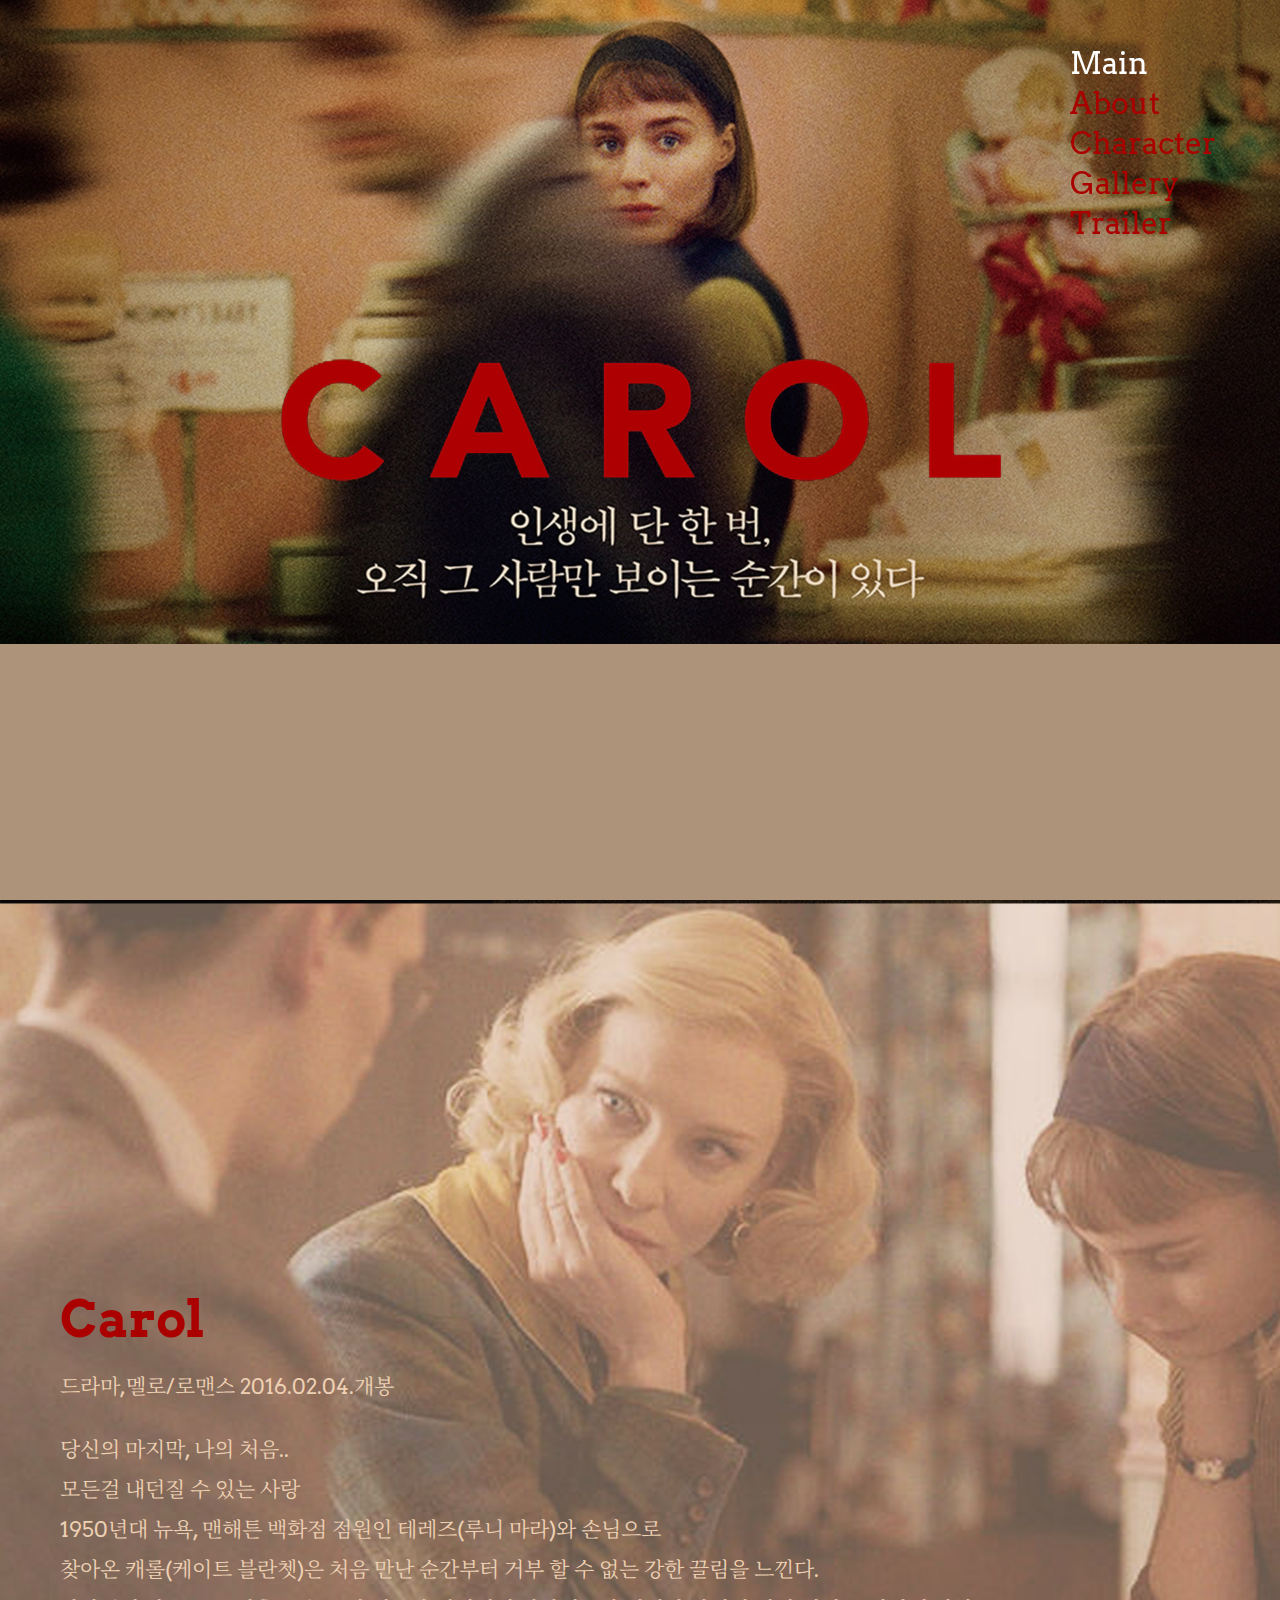
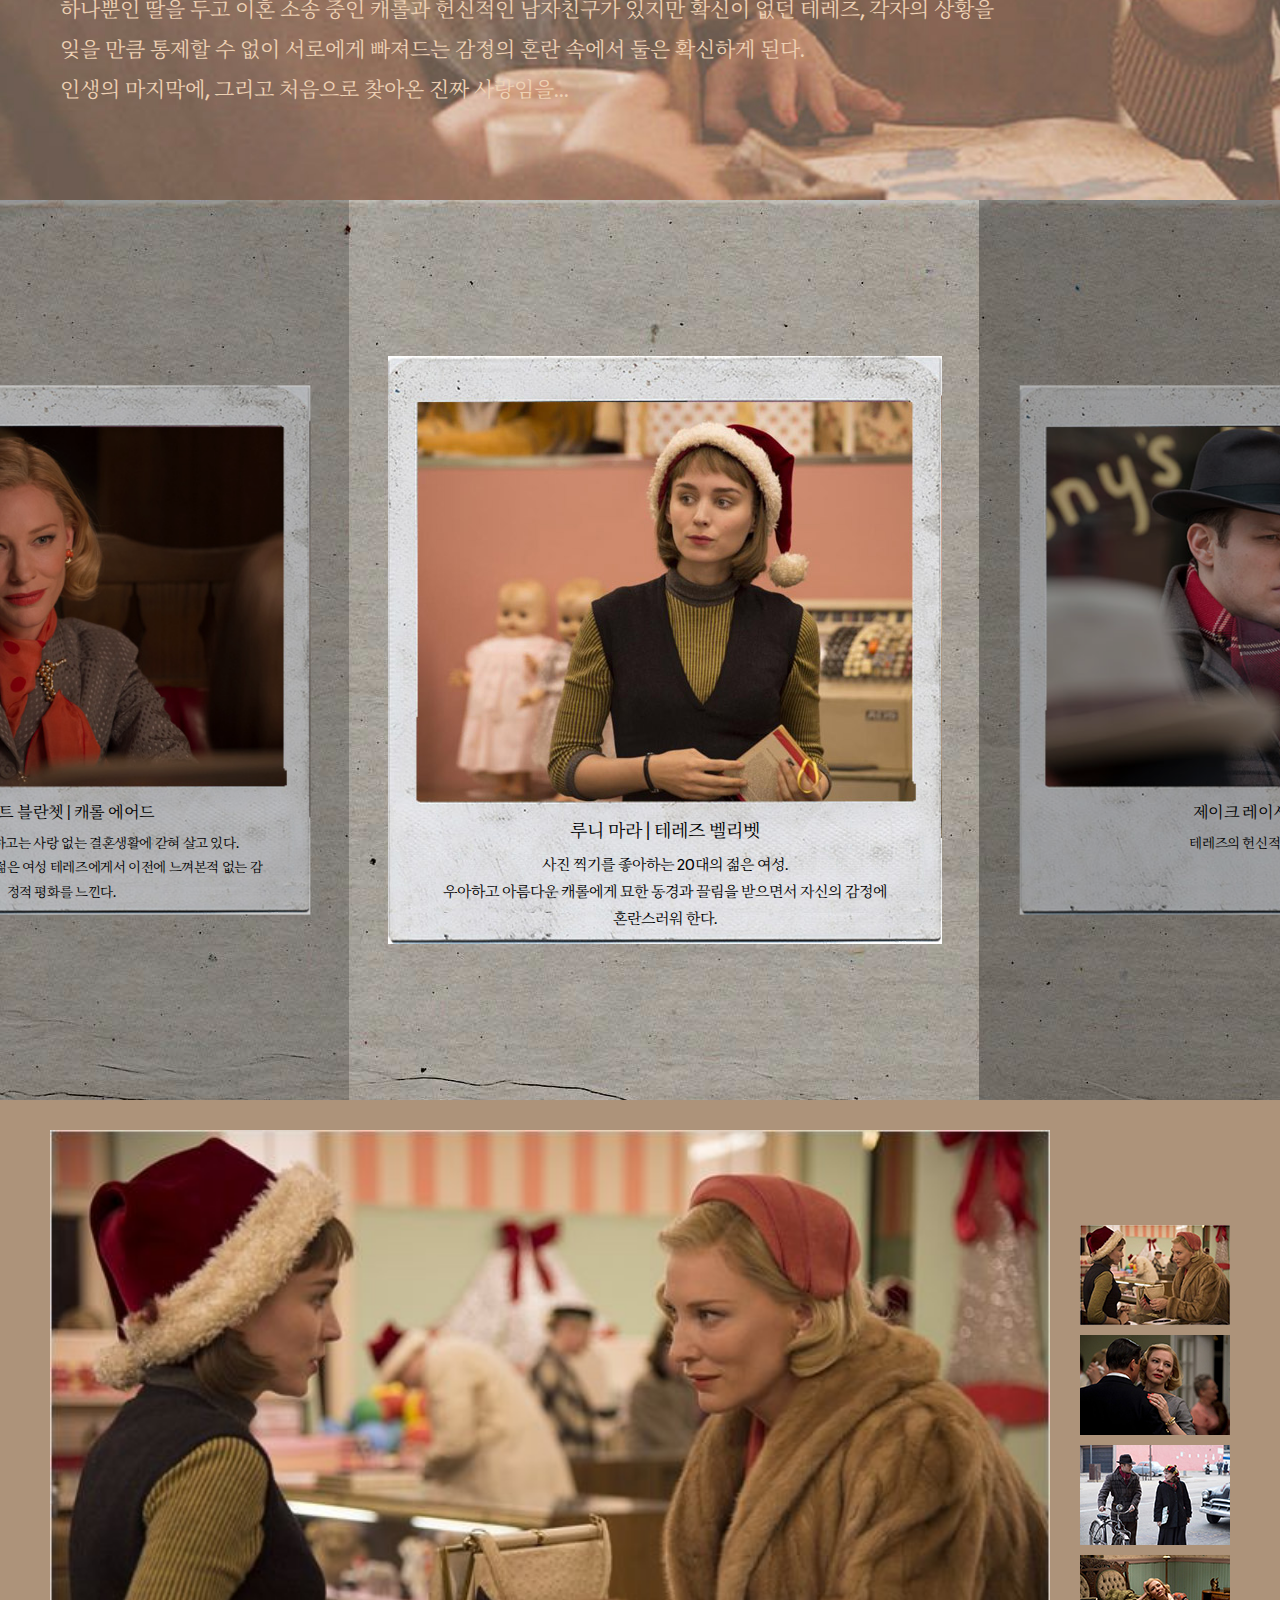
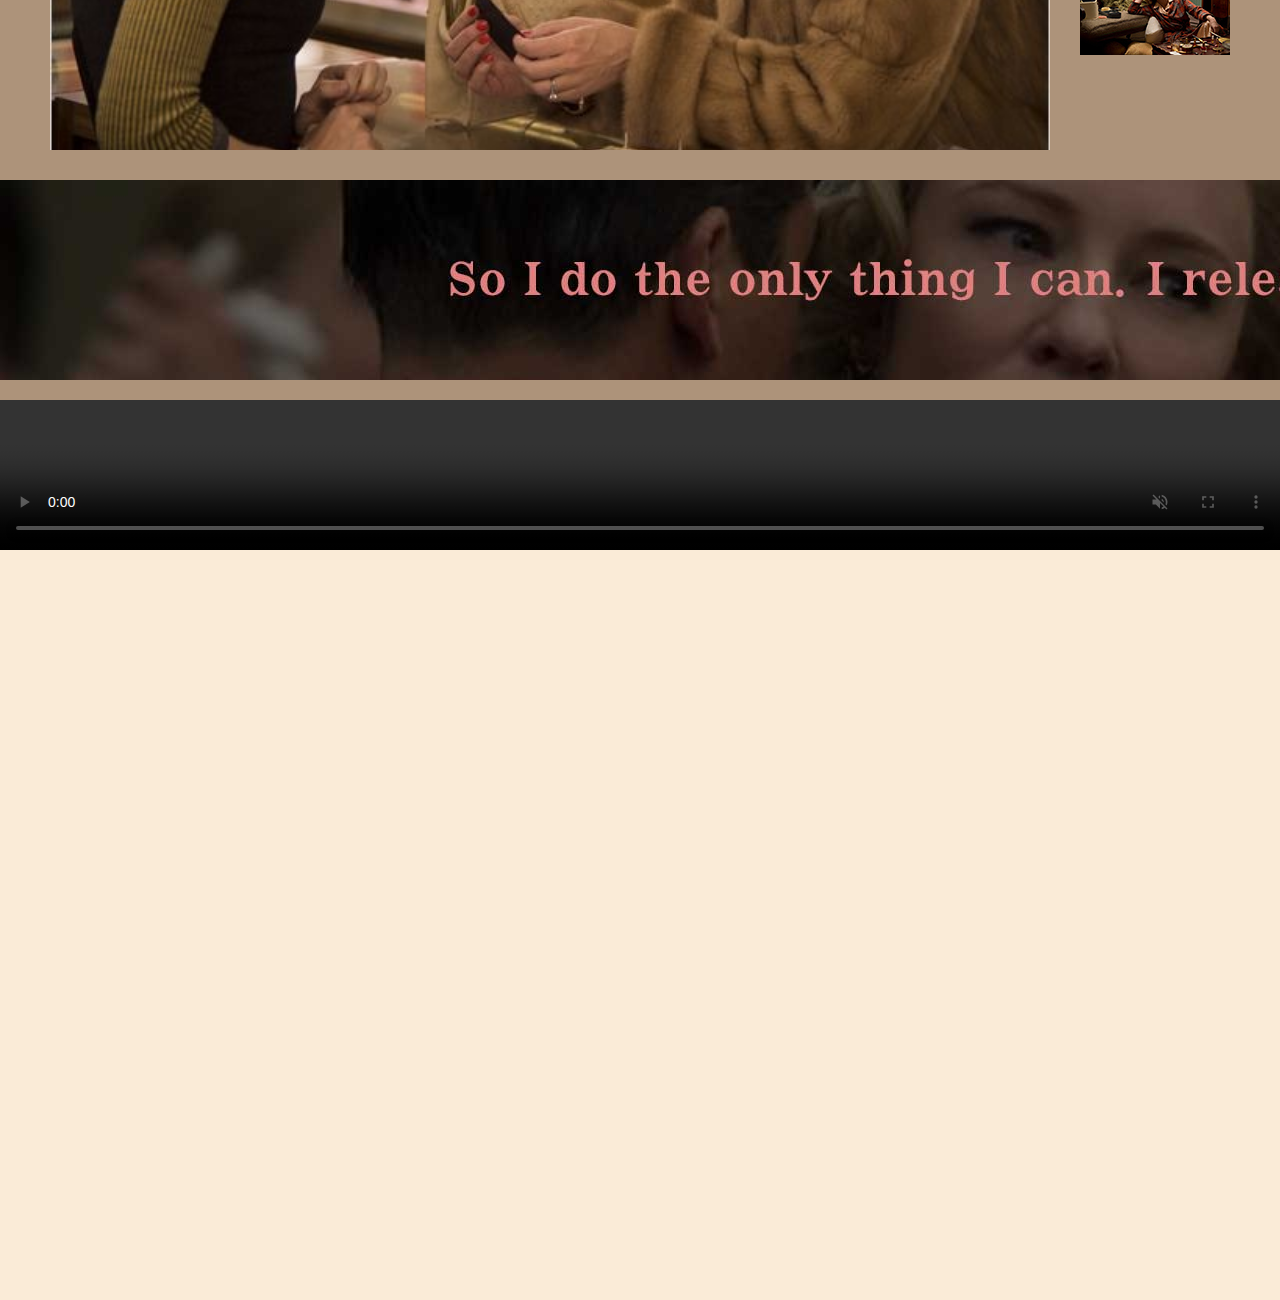
==== carol/index.html @ 973da9b6 "캐롤추가" ====
<!DOCTYPE html>
<html lang="ko">
<head>
  <meta charset="UTF-8">
  <title>캐롤</title>
  
  
  <link rel="stylesheet" href="https://use.fontawesome.com/releases/v5.4.1/css/all.css" integrity="sha384-5sAR7xN1Nv6T6+dT2mhtzEpVJvfS3NScPQTrOxhwjIuvcA67KV2R5Jz6kr4abQsz" crossorigin="anonymous">
  
 <link href="https://fonts.googleapis.com/css?family=Arvo|Noto+Serif+KR&display=swap" rel="stylesheet">
 
  <link rel="stylesheet" href="./css/styles.css">
  
  <script src="js/plugin/jquery-3.3.1.min.js"></script>
  <script scr="js/plugin/jquery-ui.min.js"></script>
  <script src="js/plugin/jquery.mousewheel.min.js"></script>
  <script src="js/script.js"></script>
  
  
</head>
<body>
  <header class="move">
    <nav>
      <ul class="gnb">
        <li class="on"><a href="#">Main</a></li>
        <li><a href="#">About</a></li>
        <li><a href="#">Character</a></li>
        <li><a href="#">Gallery</a></li>
        <li><a href="#">Trailer</a></li>
      </ul>
    </nav>
    <div class="mainbg">
      <img src="./images/mainbg.jpg" alt="메인포스터">
    </div>
  </header>
  <section>
    <article class="about move">
      <div class="about_bg">
<!--        <img src="./images/background.jpg" alt="">-->
      </div>
      <div class="text">
        <h2>Carol</h2>
        <p class="t1">드라마,멜로/로맨스 2016.02.04.개봉</p>
        <p class="t2">
          당신의 마지막, 나의 처음..<br />
          모든걸 내던질 수 있는 사랑<br />
          1950년대 뉴욕, 맨해튼 백화점 점원인 테레즈(루니 마라)와 손님으로<br />
          찾아온 캐롤(케이트 블란쳇)은 처음 만난 순간부터 거부 할 수 없는 강한 끌림을 느낀다.<br />
          하나뿐인 딸을 두고 이혼 소송 중인 캐롤과 헌신적인 남자친구가 있지만 확신이 없던 테레즈, 각자의 상황을<br /> 잊을 만큼 통제할 수 없이 서로에게 빠져드는 감정의 혼란 속에서 둘은 확신하게 된다.<br />
          인생의 마지막에, 그리고 처음으로 찾아온 진짜 사랑임을...
        </p>
      </div>
    </article>
    <article class="character move clearfix">
     <div class="allch">
      <div class="allch1 clearfix">
        <figure>
          <img src="./images/this1.jpg" alt="포스터1">
          <figcaption>
            케이트 블란쳇 | 캐롤 에어드
            <span>
                네 살배기 딸을 제외하고는 사랑 없는 결혼생활에 갇혀 살고 있다.<br />
                우연히 백화점에서 만난 젊은 여성 테레즈에게서 이전에 느껴본적 없는 감정적 평화를 느낀다.
            </span>
          </figcaption>
        </figure>
        <figure>
          <img src="./images/this2.jpg" alt="포스터2">
          <figcaption>
              루니 마라 | 테레즈 벨리벳
            <span>
                사진 찍기를 좋아하는 20대의 젊은 여성.<br />
                우아하고 아름다운 캐롤에게 묘한 동경과 끌림을 받으면서 자신의 감정에 혼란스러워 한다.
            </span>
          </figcaption>
        </figure>
        <figure>
          <img src="./images/this3.jpg" alt="포스터3">
          <figcaption>
                제이크 레이시 | 리차드
            <span>
                테레즈의 헌신적인 남자친구.<br />
            </span>
          </figcaption>
        </figure>
        <figure>
          <img src="./images/this4.jpg" alt="포스터4">
          <figcaption>
                세라 폴슨 | 애비 게르하르트
            <span>
                딸 린디의 대모이자 캐롤의 오랜 친구.
            </span>
          </figcaption>
        </figure>
        <figure>
          <img src="./images/this5.jpg" alt="포스터5">
          <figcaption>
                카일 챈들러 | 하지 에어드
             <span>
                캐롤과 이혼 했으나 딸아이의 양육권 문제로 갈등하는 전남편                
            </span>           
          </figcaption>
        </figure>
      </div>
      <div class="leftop">
        <i class="fas fa-chevron-circle-left"></i>
      </div>
      <div class="rightop">
        <i class="fas fa-chevron-circle-right"></i>
      </div>
      
     </div>
    </article>
    <article class="gallery move clearfix">
 <!-------- image box --------->
      <div class="mask clearfix">
        <div class="tab">
         <img src="images/movie_image_1.jpg" alt="큰이미지">

        </div>
       <div class="slide_btn">        
        <div class="btn">
          <ul>
            <li class="btn0"><img src="images/mini_image_1.jpg" alt="스틸컷1"></li>
            <li class="btn0"><img src="images/mini_image_2.jpg" alt="스틸컷2"></li>
            <li class="btn0"><img src="images/mini_image_3.jpg" alt="스틸컷3"></li>
            <li class="btn0"><img src="images/mini_image_4.jpg" alt="스틸컷4"></li>
            <li class="btn0"><img src="images/mini_image_5.jpg" alt="스틸컷5"></li>
            <li class="btn0"><img src="images/mini_image_6.jpg" alt="스틸컷6"></li>
            <li class="btn0"><img src="images/mini_image_7.jpg" alt="스틸컷7"></li>
            <li class="btn0"><img src="images/mini_image_8.jpg" alt="스틸컷8"></li>
          </ul>
         </div>

          <p class="top"><i class="fas fa-sort-up"></i></p>
          <p class="bottom"><i class="fas fa-sort-down"></i></p>           

        </div>
         
      </div>
        <div class="bi">
          <ul>
            <li><img src="./images/banner_1.jpg" alt="배너1"></li>
            <li><img src="./images/banner_2.jpg" alt="배너2"></li>
          </ul> 
        </div>
    </article>
    <article class="trailer move">
       <div class="video">
         <video controls autoplay loop muted src="media/CAROL%20-%20Official%20International%20Trailer%20-%20Starring%20Cate%20Blanchett%20And%20Rooney%20Mara.mp4"></video>
       </div>
    </article>
  </section>
  <footer></footer>
</body>
</html>
---- carol/css/styles.css ----
@charset "utf-8";

/*---------------------reset----------------------*/

body,html{
  height: 100%;
  font-family: 'Arvo','Noto Serif KR',serif;
  background-color:#ad937a;}

*{padding: 0; margin: 0;}
ul,ol,li{list-style:none;}
a{text-decoration:none;}
img{border:none;}

.clearfix{*zoom:1;}
.clearfix:after{
  display: block;
  clear: both;
  content: ''; }

header,section,article{height: 100%;}

/*---------------------header----------------------*/
header{
  position: relative;
}
  nav{
    position:fixed;
    top:5%;
    right:5%;
    z-index:100;
}
  nav>ul>li{
    height:40px; 
}
  nav>ul>li>a{
   color:#ab0000;
   font-size:30px;
}

   nav>ul>li.on>a{color:#fff;}


/*--메인배경--*/
  .mainbg>img{
    width: 100%;
}


/*------------------ about --------------------*/
  .about{
      width: 100%;
      position:relative;
      top: 0; 
      background-color:red;
}


    .about_bg{
      width: 100%;
      height: 100%;
      background-image:url(../images/background.jpg); 
      background-repeat:no-repeat;
      background-size:cover;
}

/*-- 줄거리요약 --*/
    .text{
      position: absolute;
      bottom:10%;
      color:#eed1b4;
      font-size:21px;
      padding-left:60px; 
}
    .text>h2{
      color:#ab0000;
      font-size:50px;
      padding-bottom:20px;
}
    .text>.t1{
      padding-bottom:30px;
}
    .text>.t2{
      line-height:40px;
}

/*----------------- character -----------------*/

.character{
  position: relative;
  width: 100%;
  overflow:hidden;
  background-image: url(../images/bgbg2.jpg);
}
.character>.allch{
  position: absolute; left: 50%; top: 50%;
  transform: translate(-50%,-50%);
  width: 554px; height: 588px;
  margin-left: -604px;
}
.character>.allch>.allch1{
  position: relative;
  width:3020px;
}

.character figure{
 position: relative;
 width: 554px; height: 588px;
 float:left; 
 margin:0 25px;
 transform:scale(0.9);
 transition:all 0.5s;
}


.character figure:nth-child(2){
  transform:scale(1);
}

.character figure>figcaption{
  position: absolute;
  width: 455px;
  text-align: center;
  left:50%; transform:translateX(-50%);
  top:460px;
  font-size:18px;
}
.character figure>figcaption>span{
  display: block;
  margin-top:10px;
  font-size:15px;
  line-height:1.8;
}

.leftop{
  width:900px;
  height: 200%;
  position:absolute;
  left:-310px;
  top: 50%; transform:translateY(-50%);
  background-color:rgba(0,0,0,0.2);
}

.leftop>i{
  position: absolute;
  right:80px;
  top: 50%; transform:translateY(-50%);
  font-size:60px;
  color:#fff;
  cursor:pointer;
}
.rightop{
   width:900px;
  height: 200%;
  position:absolute;
  left:1220px;
  top: 50%; transform:translateY(-50%);
  background-color:rgba(0,0,0,0.3);
}


.rightop>i{
  position: absolute;
  left:80px;
  top: 50%; transform:translateY(-50%);
  font-size:60px;
  color:#fff;
  cursor:pointer;
}
/*----------------- Gallery -----------------*/
.gallery{ 
  position: relative;
  width:100%; 
}

  .mask{ 
    width: 1180px;
    margin:0px auto; 
    padding:30px 0;
}

    .slide_btn{
      float:left;
      position: relative; 
      top:35px;
      margin-left:30px;
      width:150px; 
      height:550px;
}

    .btn{ 
      overflow:hidden;
      width:150px; height:450px;
      margin-top:50px;
}

    .btn>ul{
      position: relative;
      width: 1280px; height:900px;
}

    .btn>ul>li{
      margin:10px 0px; 
      width:150px; 
      cursor:pointer;
}

    .btn>ul>li>img{display: block;}



    .slide_btn p{
      position: absolute;
      left:35%;
      color:red;
      font-size:50px;
      cursor:pointer;
}

    .slide_btn .top{display: none; top:0}
    .slide_btn .bottom{bottom:0}



    .tab{ 
      float:left;
      overflow:hidden;
      width:1000px;
      height:620px;
      margin:0 auto; 
}

    .tab>img{
      width: 1000px;
}


/*----------------- banner -----------------*/
.bi{
  overflow: hidden;
  position: relative;
  width: 100%;
  height:200px;
}
.bi>ul{
  position: absolute;
  left: 0; 
  top: 0;
  height: 400px;
}
.bi img{display:block;}






/*----------------- Trailer -----------------*/
.trailer{/*height: 900px;*/ background-color:antiquewhite;}
  .video>video{display: block;
   width:100%;
}
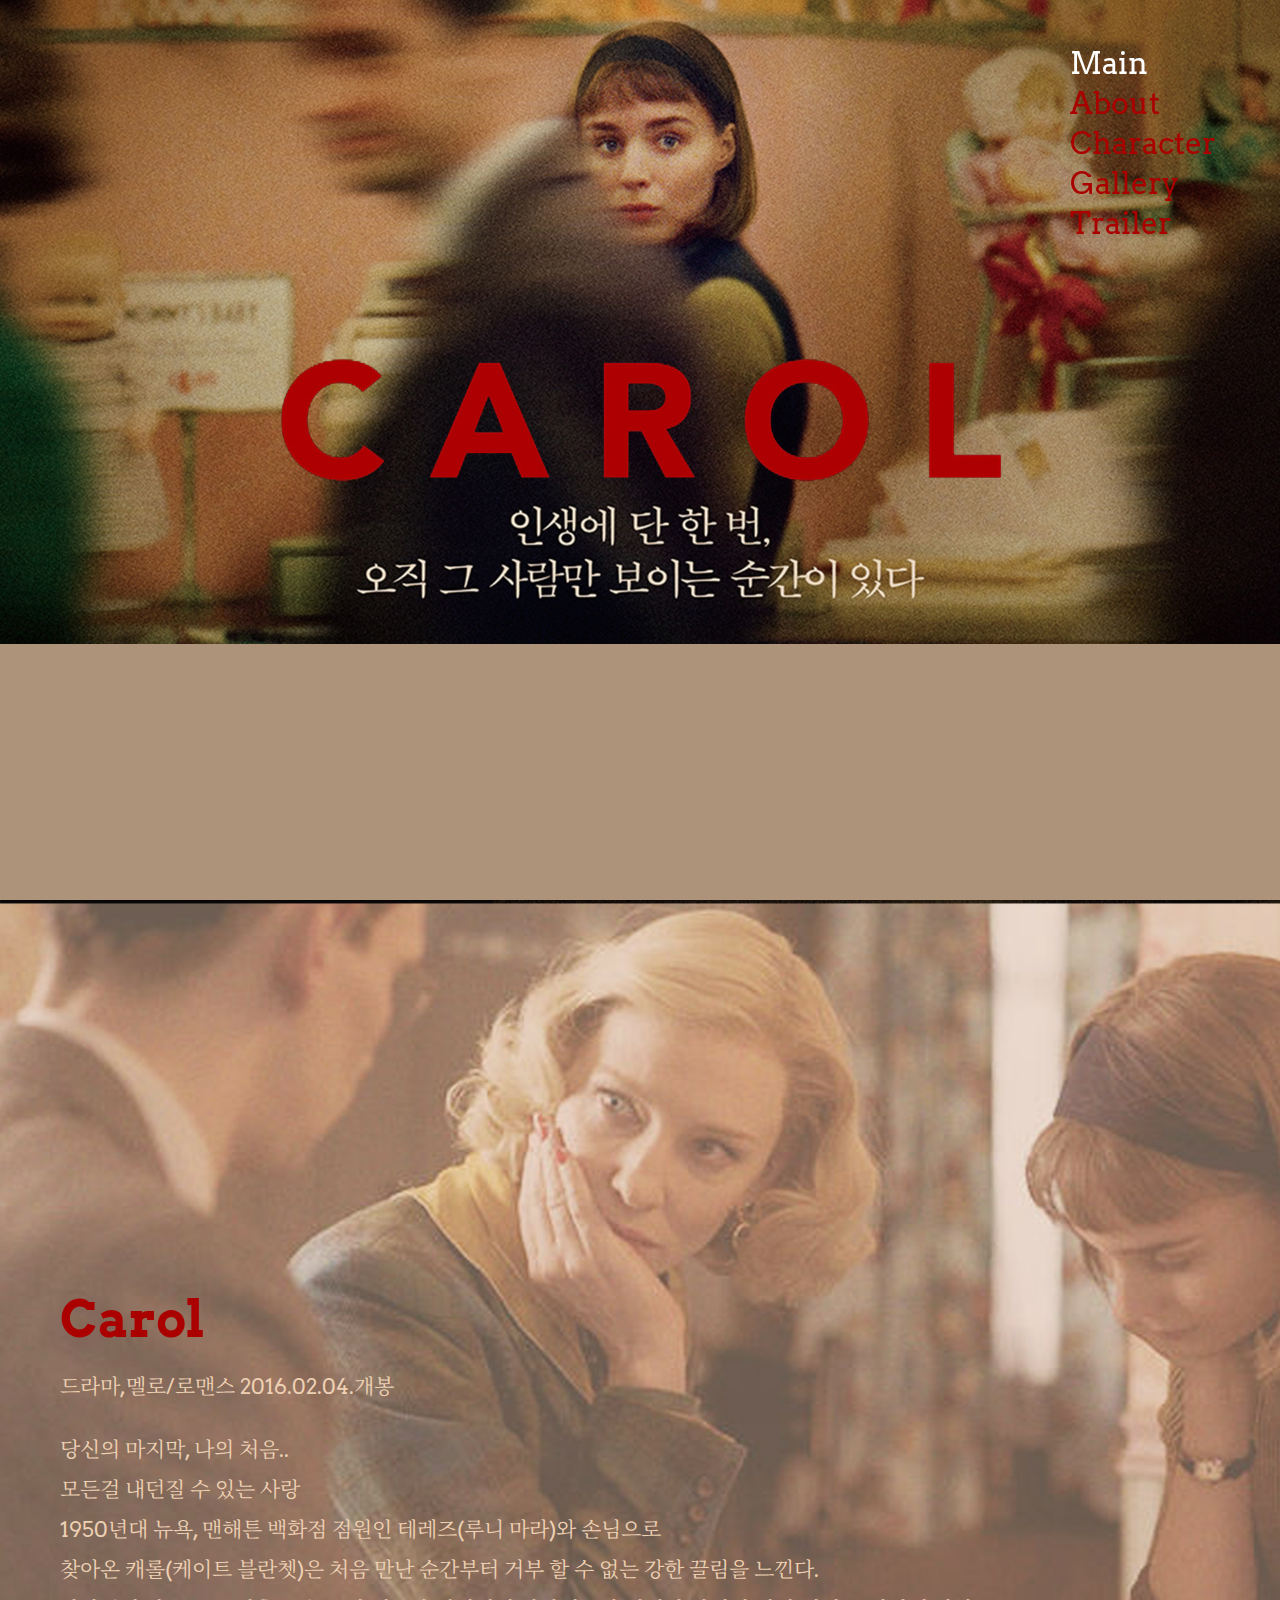
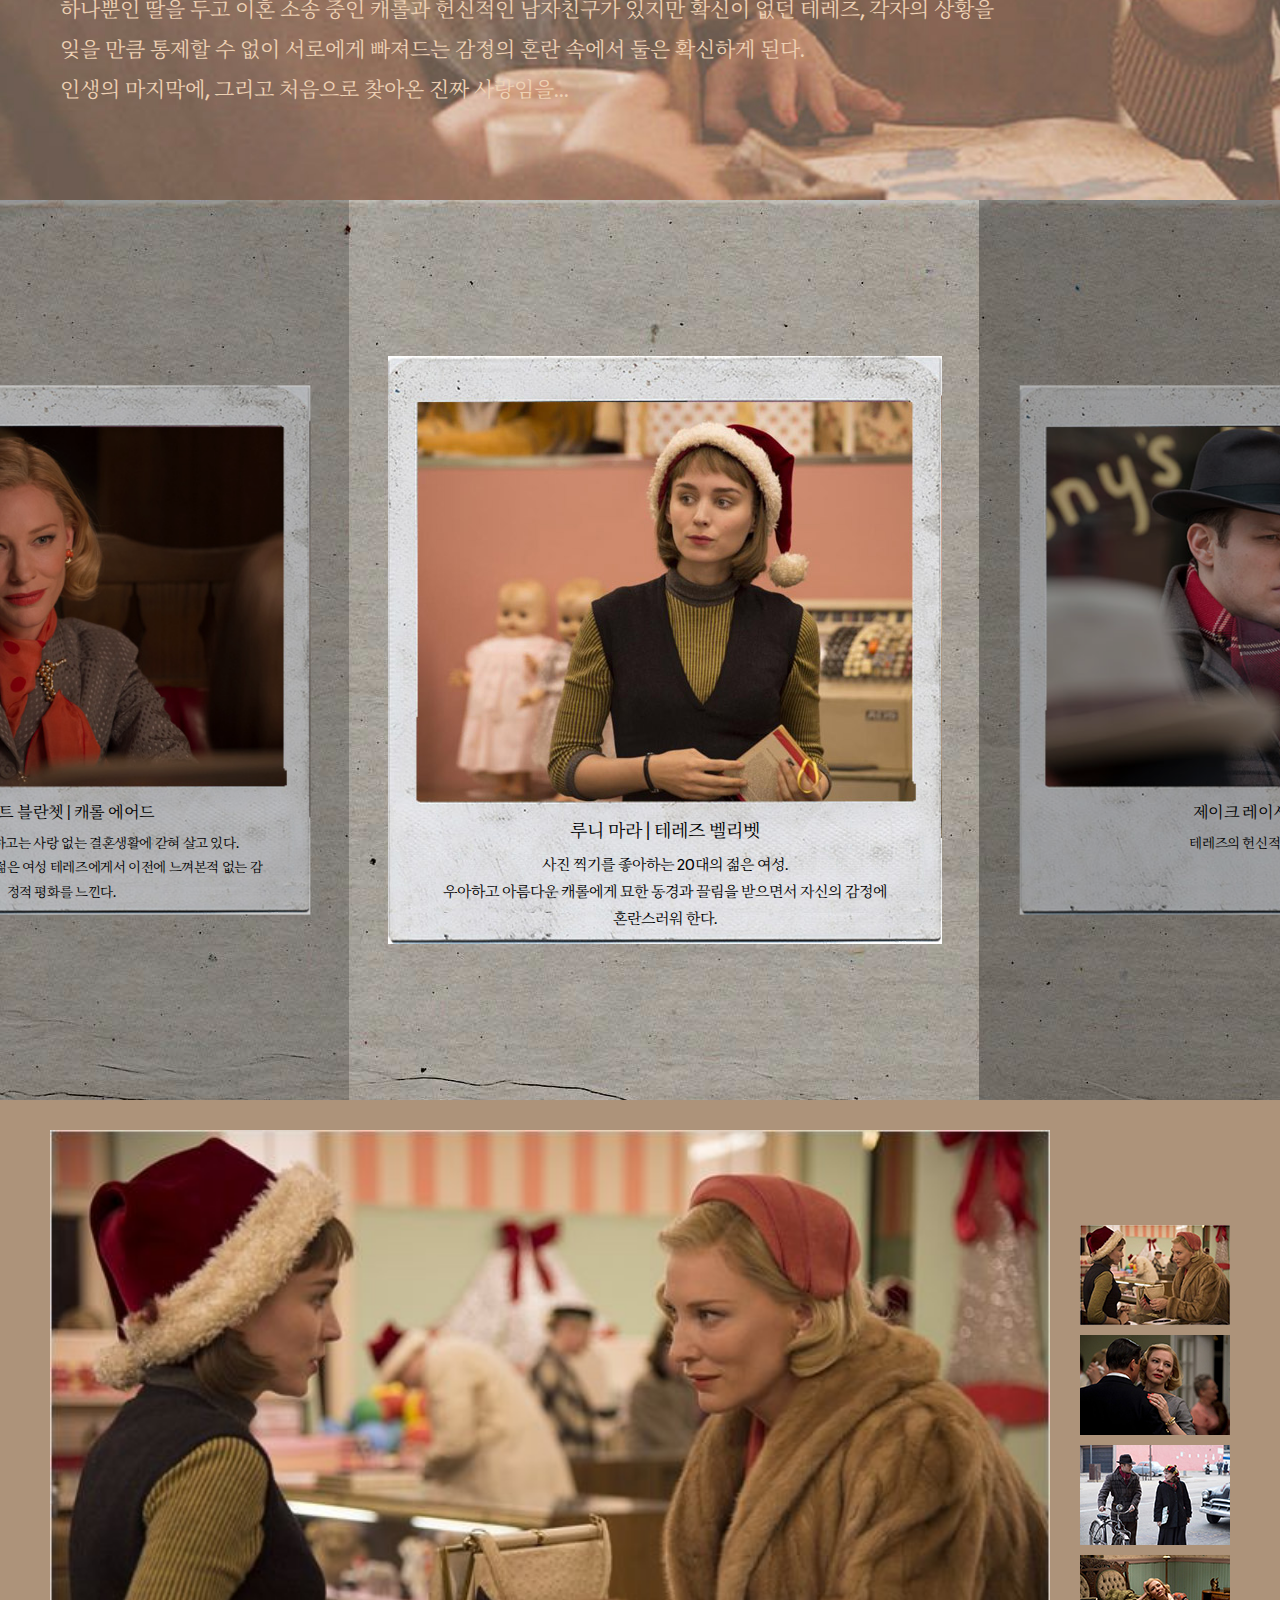
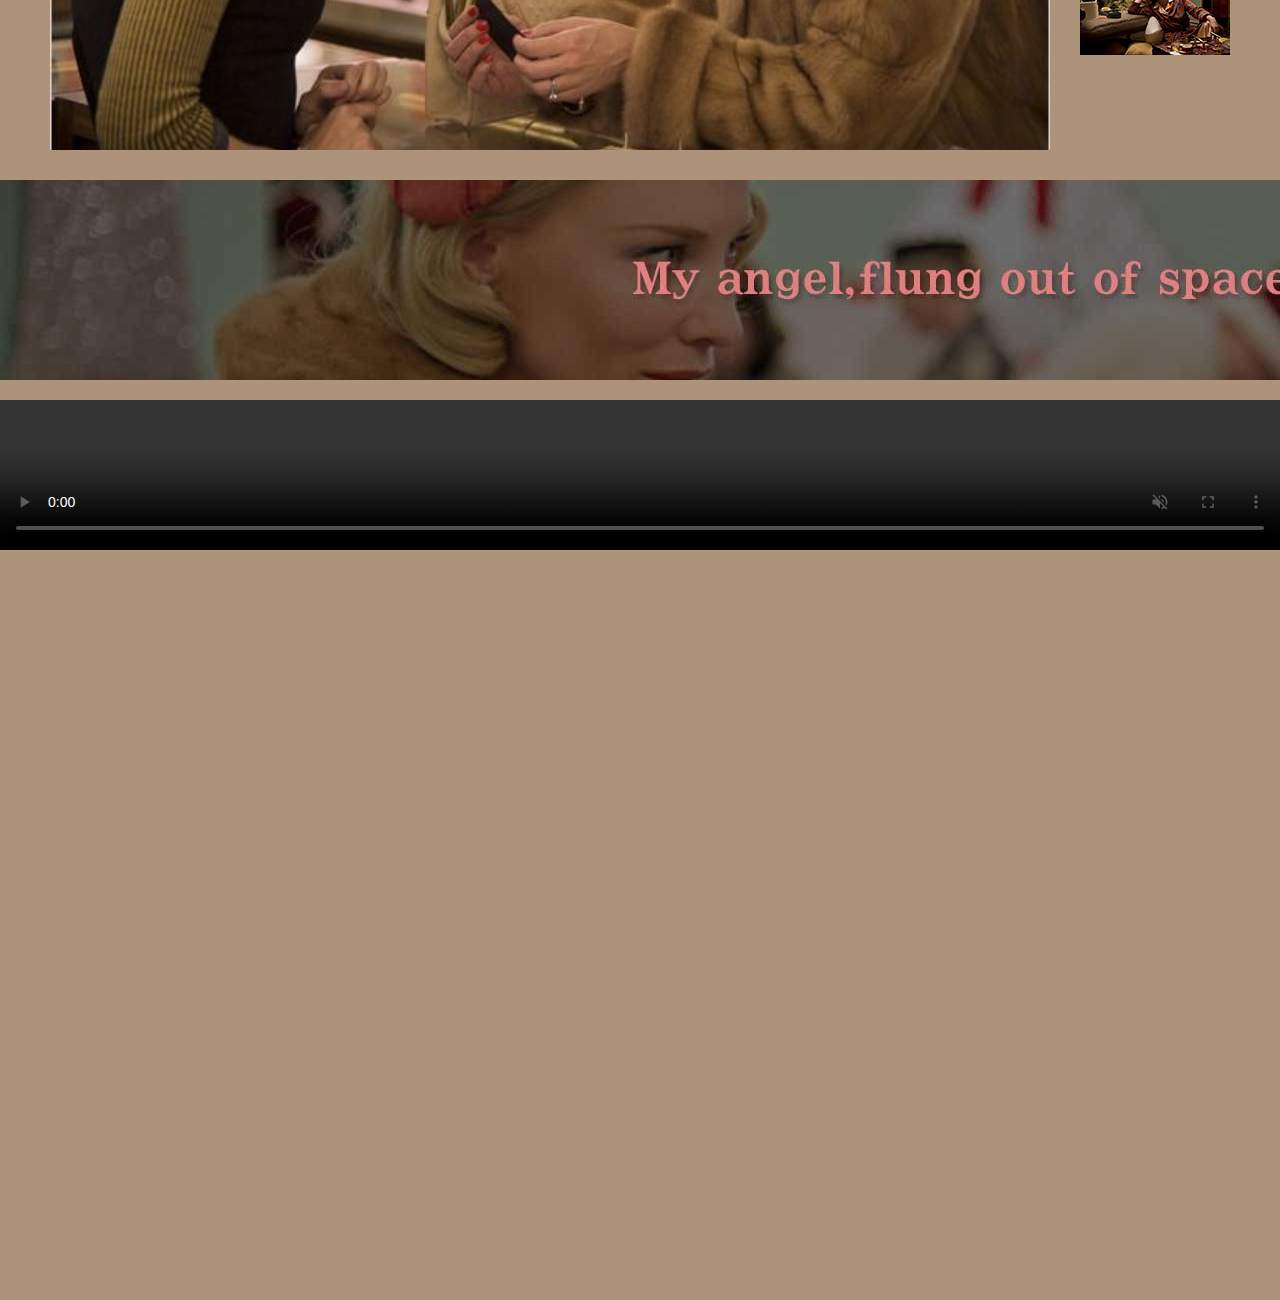
==== commit 1e1487ca: "코드수정" ====
--- a/carol/index.html
+++ b/carol/index.html
@@ -4,20 +4,23 @@
   <meta charset="UTF-8">
   <title>캐롤</title>
   
-  
+  <!------------------ fontawesome ------------------->
   <link rel="stylesheet" href="https://use.fontawesome.com/releases/v5.4.1/css/all.css" integrity="sha384-5sAR7xN1Nv6T6+dT2mhtzEpVJvfS3NScPQTrOxhwjIuvcA67KV2R5Jz6kr4abQsz" crossorigin="anonymous">
   
- <link href="https://fonts.googleapis.com/css?family=Arvo|Noto+Serif+KR&display=swap" rel="stylesheet">
- 
+  
+  <!------------------ CSS 연결 ------------------->
   <link rel="stylesheet" href="./css/styles.css">
+  <!------------------ font ------------------->  
+  <link href="https://fonts.googleapis.com/css?family=Arvo|Noto+Serif+KR&display=swap" rel="stylesheet">
   
+  <!------------------ js 연결 -------------------> 
   <script src="js/plugin/jquery-3.3.1.min.js"></script>
   <script scr="js/plugin/jquery-ui.min.js"></script>
   <script src="js/plugin/jquery.mousewheel.min.js"></script>
-  <script src="js/script.js"></script>
-  
+  <script src="js/script.js"></script> 
   
 </head>
+
 <body>
   <header class="move">
     <nav>
@@ -36,7 +39,6 @@
   <section>
     <article class="about move">
       <div class="about_bg">
-<!--        <img src="./images/background.jpg" alt="">-->
       </div>
       <div class="text">
         <h2>Carol</h2>
@@ -112,6 +114,7 @@
      </div>
     </article>
     <article class="gallery move clearfix">
+    
  <!-------- image box --------->
       <div class="mask clearfix">
         <div class="tab">
--- a/carol/css/styles.css
+++ b/carol/css/styles.css
@@ -1,6 +1,6 @@
 @charset "utf-8";
 
-/*---------------------reset----------------------*/
+/*--------------------- reset ----------------------*/
 
 body,html{
   height: 100%;
@@ -20,7 +20,7 @@
 
 header,section,article{height: 100%;}
 
-/*---------------------header----------------------*/
+/*--------------------- header ----------------------*/
 header{
   position: relative;
 }
@@ -41,47 +41,47 @@
    nav>ul>li.on>a{color:#fff;}
 
 
-/*--메인배경--*/
-  .mainbg>img{
-    width: 100%;
+/*-- 메인배경 --*/
+
+.mainbg>img{
+  width: 100%;
 }
 
 
 /*------------------ about --------------------*/
-  .about{
-      width: 100%;
-      position:relative;
-      top: 0; 
-      background-color:red;
-}
-
-
-    .about_bg{
-      width: 100%;
-      height: 100%;
-      background-image:url(../images/background.jpg); 
-      background-repeat:no-repeat;
-      background-size:cover;
+.about{
+  width: 100%;
+  position:relative;
+  top: 0; 
+  background-color:red;
+}
+.about_bg{
+  width: 100%;
+  height: 100%;
+  background-image:url(../images/background.jpg); 
+  background-repeat:no-repeat;
+  background-size:cover;
 }
 
 /*-- 줄거리요약 --*/
-    .text{
-      position: absolute;
-      bottom:10%;
-      color:#eed1b4;
-      font-size:21px;
-      padding-left:60px; 
-}
-    .text>h2{
-      color:#ab0000;
-      font-size:50px;
-      padding-bottom:20px;
-}
-    .text>.t1{
-      padding-bottom:30px;
-}
-    .text>.t2{
-      line-height:40px;
+
+.text{
+  position: absolute;
+  bottom:10%;
+  color:#eed1b4;
+  font-size:21px;
+  padding-left:60px; 
+}
+.text>h2{
+  color:#ab0000;
+  font-size:50px;
+  padding-bottom:20px;
+}
+.text>.t1{
+  padding-bottom:30px;
+}
+.text>.t2{
+  line-height:40px;
 }
 
 /*----------------- character -----------------*/
@@ -167,75 +167,71 @@
   color:#fff;
   cursor:pointer;
 }
+
 /*----------------- Gallery -----------------*/
+
 .gallery{ 
   position: relative;
   width:100%; 
 }
 
-  .mask{ 
-    width: 1180px;
-    margin:0px auto; 
-    padding:30px 0;
-}
-
-    .slide_btn{
-      float:left;
-      position: relative; 
-      top:35px;
-      margin-left:30px;
-      width:150px; 
-      height:550px;
-}
-
-    .btn{ 
-      overflow:hidden;
-      width:150px; height:450px;
-      margin-top:50px;
-}
-
-    .btn>ul{
-      position: relative;
-      width: 1280px; height:900px;
-}
-
-    .btn>ul>li{
-      margin:10px 0px; 
-      width:150px; 
-      cursor:pointer;
-}
-
-    .btn>ul>li>img{display: block;}
-
-
-
-    .slide_btn p{
-      position: absolute;
-      left:35%;
-      color:red;
-      font-size:50px;
-      cursor:pointer;
-}
-
-    .slide_btn .top{display: none; top:0}
-    .slide_btn .bottom{bottom:0}
-
-
-
-    .tab{ 
-      float:left;
-      overflow:hidden;
-      width:1000px;
-      height:620px;
-      margin:0 auto; 
-}
-
-    .tab>img{
-      width: 1000px;
-}
-
+.mask{ 
+  width: 1180px;
+  margin:0px auto; 
+  padding:30px 0;
+}
+.slide_btn{
+  float:left;
+  position: relative; 
+  top:35px;
+  margin-left:30px;
+  width:150px; 
+  height:550px;
+}
+
+.btn{ 
+  overflow:hidden;
+  width:150px;
+  height:450px;
+  margin-top:50px;
+}
+
+.btn>ul{
+  position: relative;
+  width: 1280px; 
+  height:900px;
+}
+
+.btn>ul>li{
+  margin:10px 0px; 
+  width:150px; 
+  cursor:pointer;
+}
+.btn>ul>li>img{display: block;}
+
+.slide_btn p{
+  position: absolute;
+  left:39%;
+  color:red;
+  font-size:50px;
+  cursor:pointer;
+}
+.slide_btn .top{display: none; top:0}
+.slide_btn .bottom{bottom:0}
+
+.tab{ 
+ float:left;
+ overflow:hidden;
+ width:1000px;
+ height:620px;
+ margin:0 auto; 
+}
+.tab>img{
+ width: 1000px;
+}
 
 /*----------------- banner -----------------*/
+
 .bi{
   overflow: hidden;
   position: relative;
@@ -250,13 +246,9 @@
 }
 .bi img{display:block;}
 
-
-
-
-
-
 /*----------------- Trailer -----------------*/
-.trailer{/*height: 900px;*/ background-color:antiquewhite;}
-  .video>video{display: block;
-   width:100%;
+
+.video>video{
+  display: block;
+  width:100%;
 }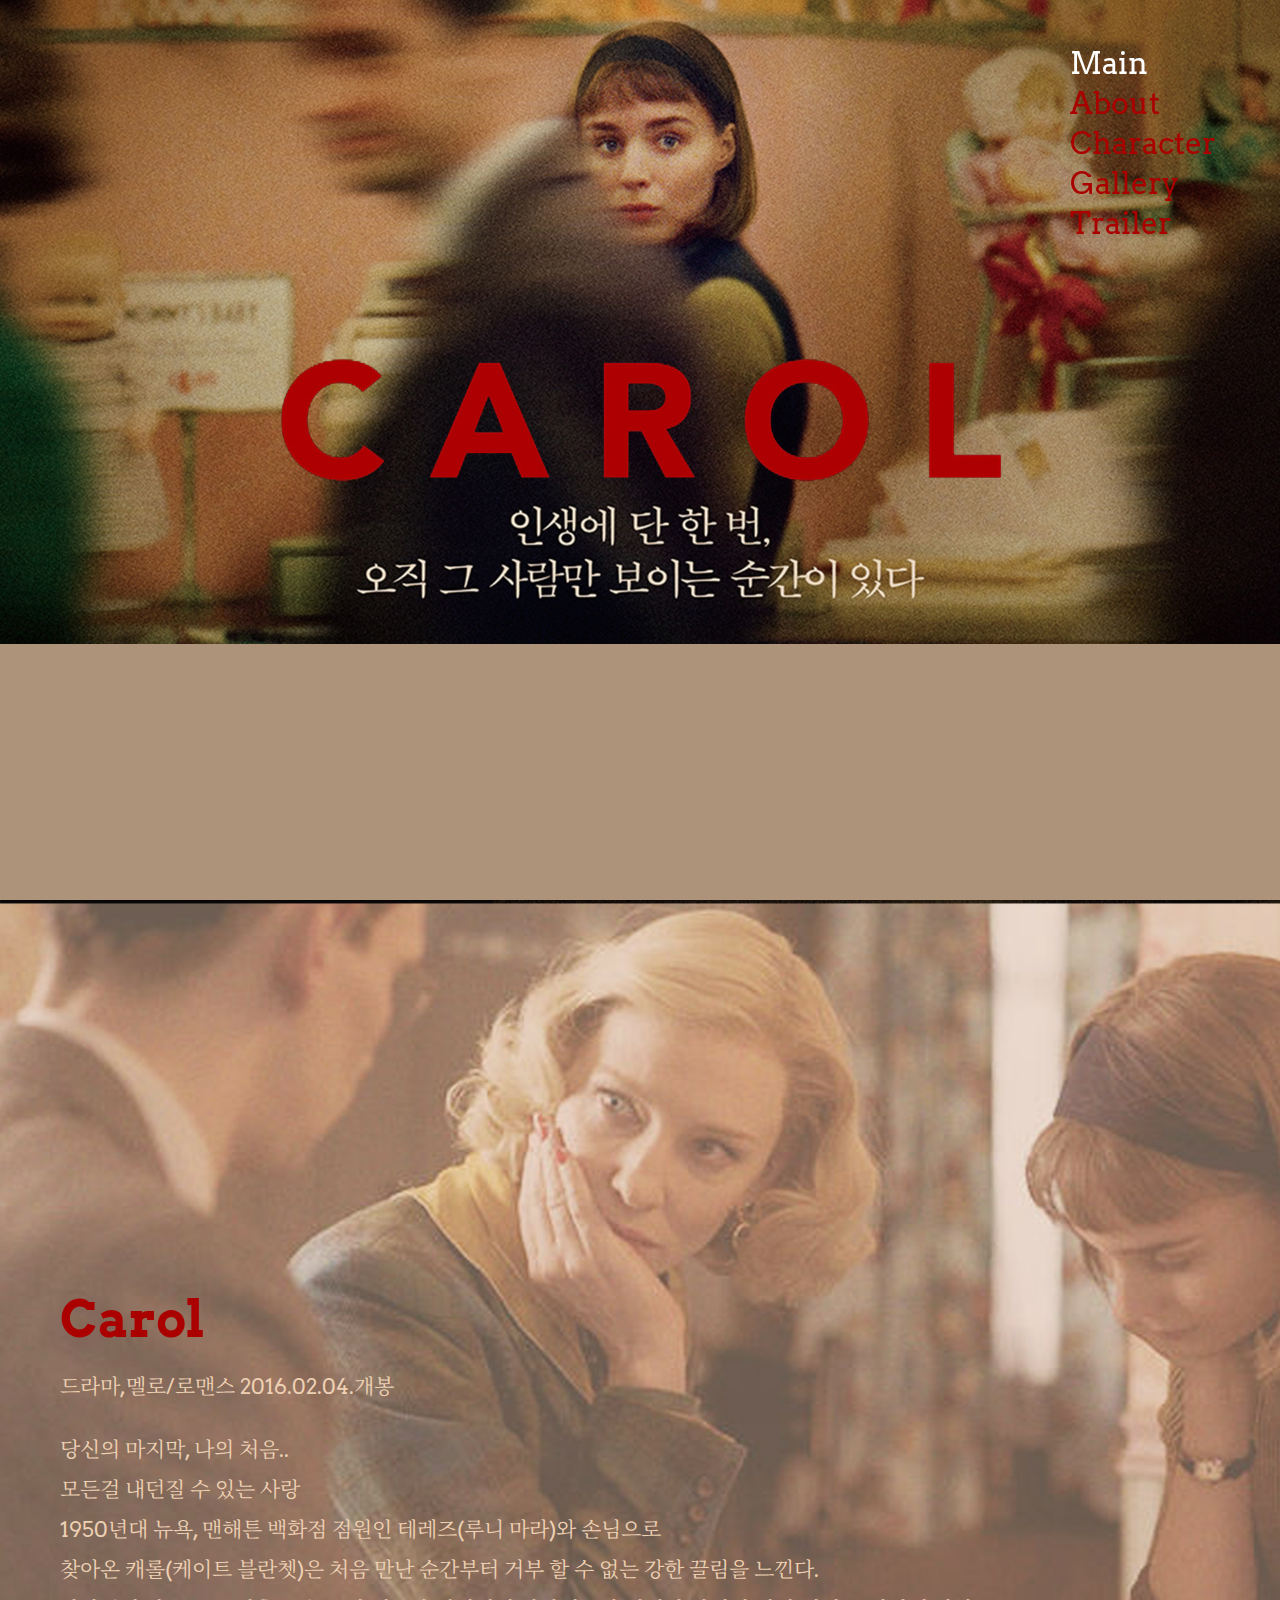
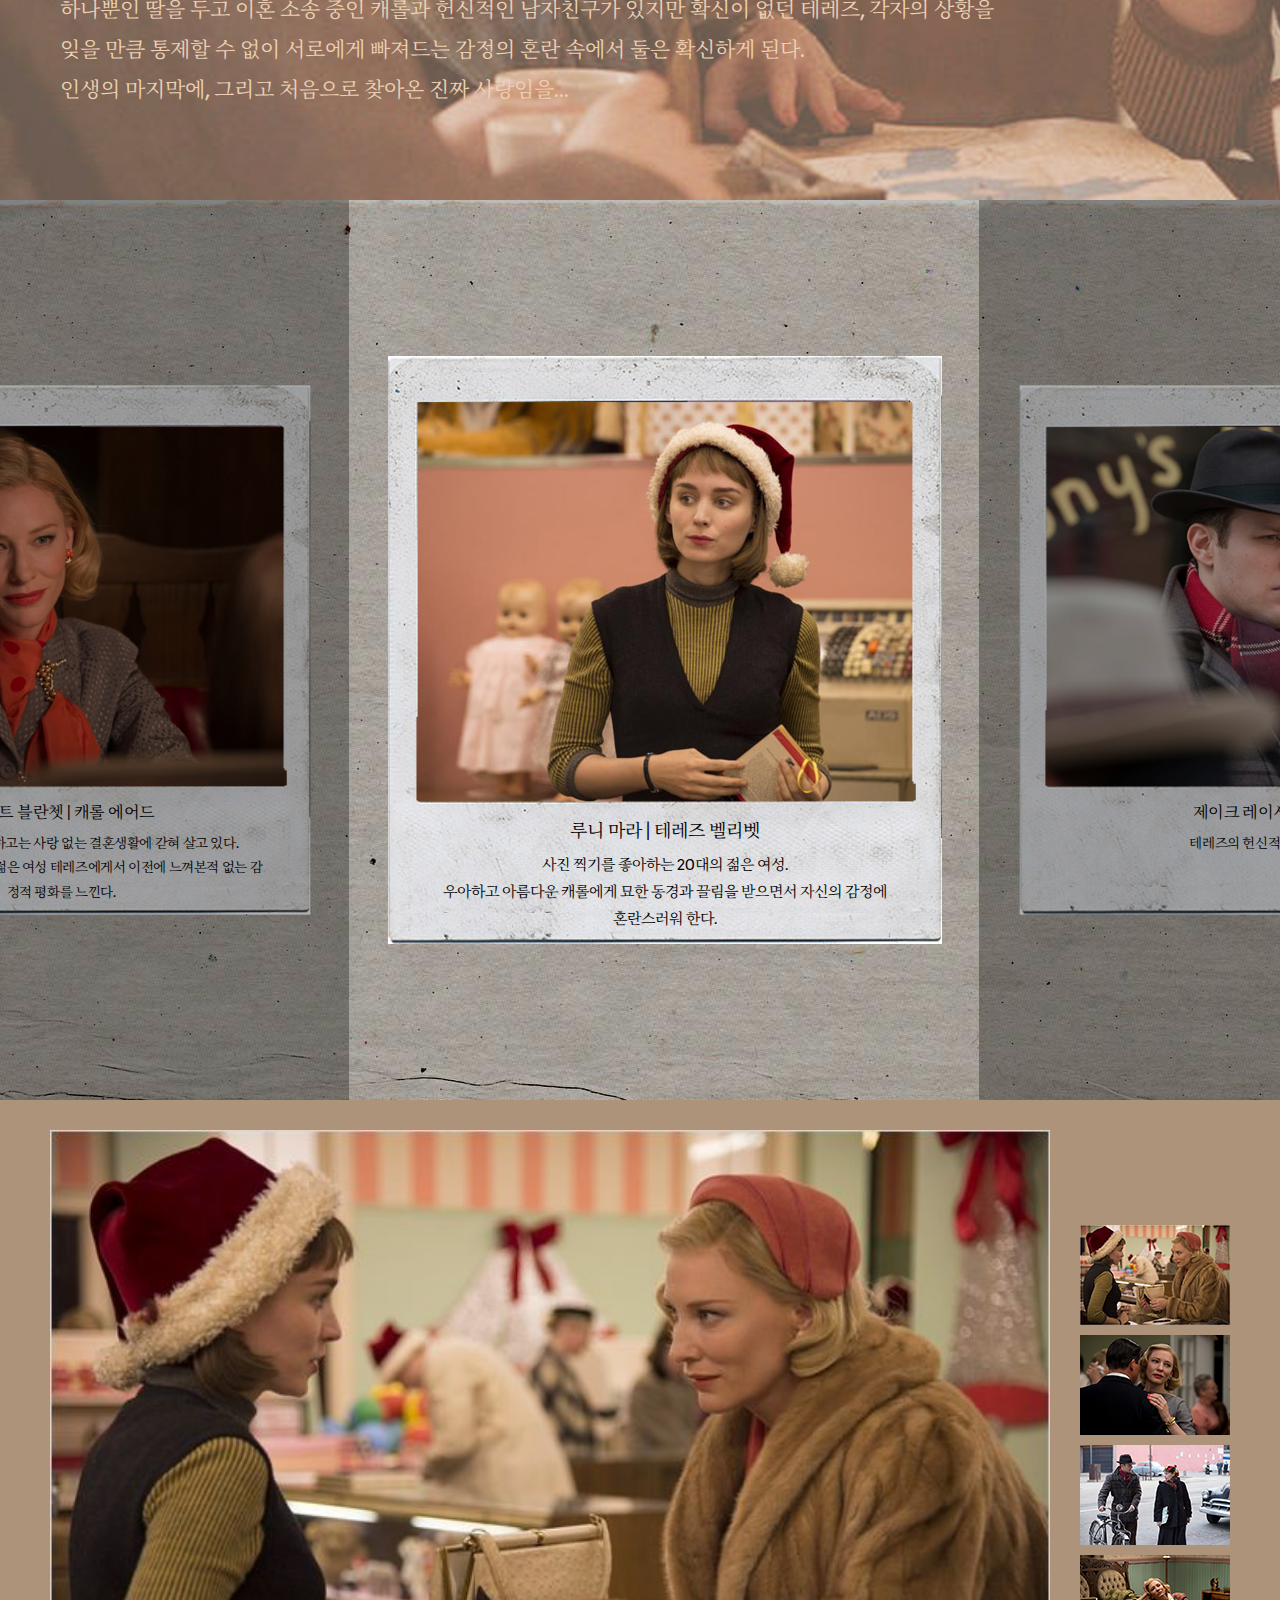
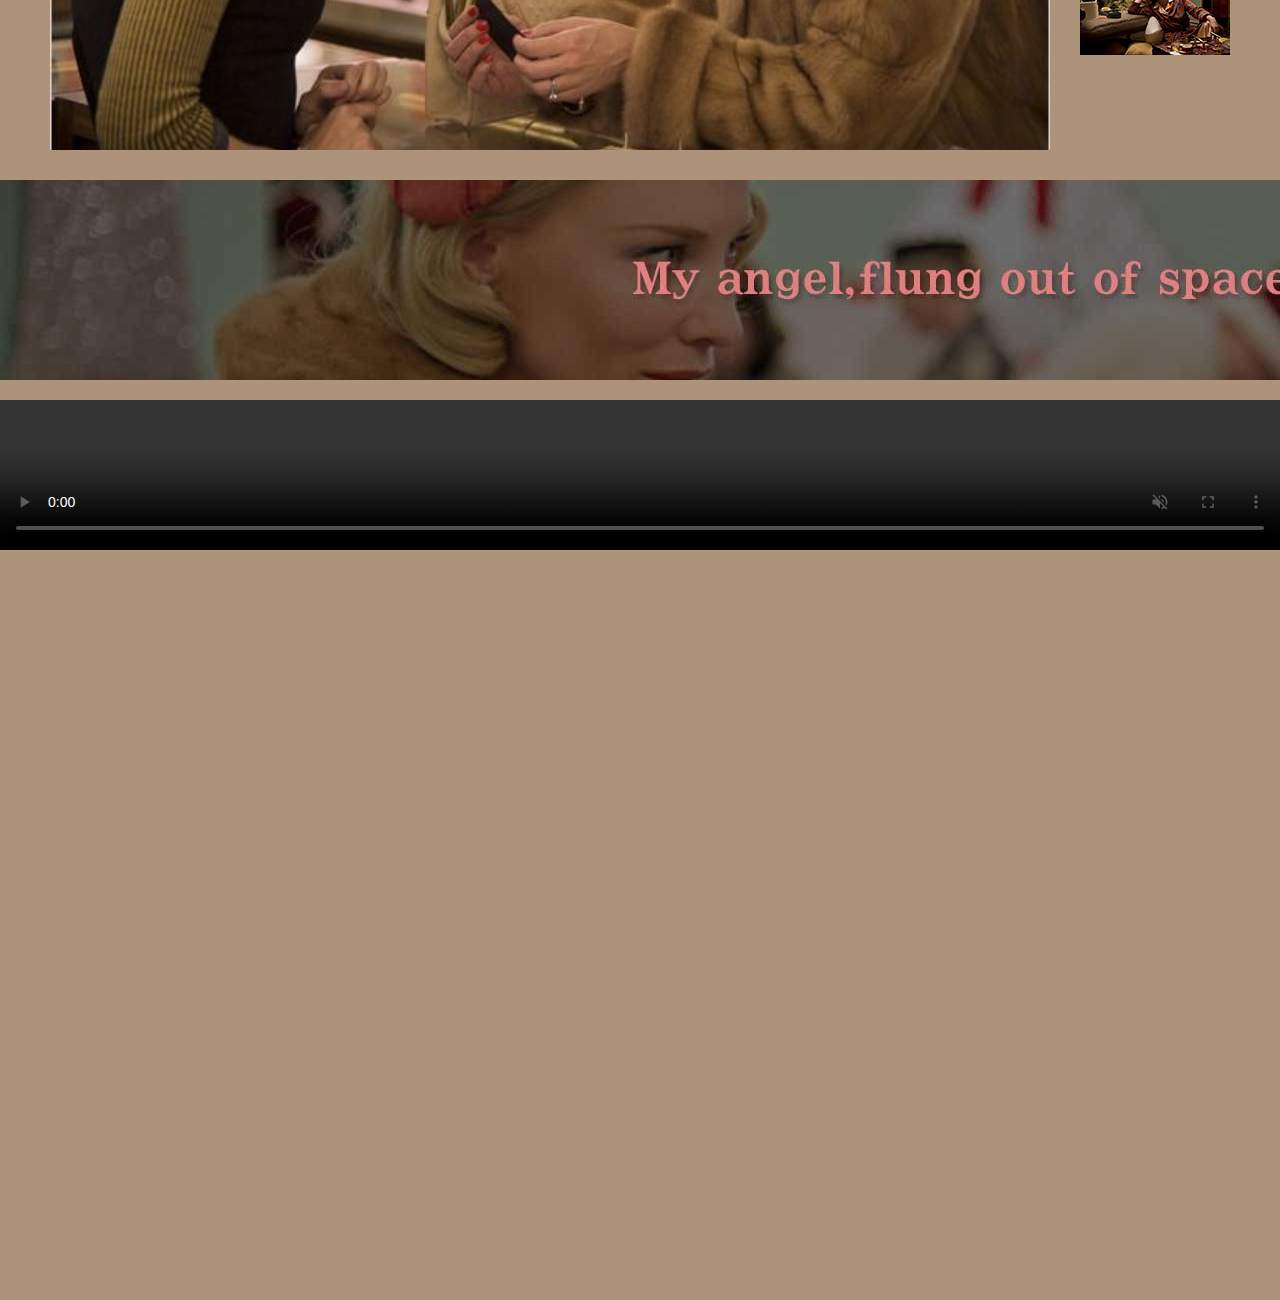
==== commit 28e34070: "앙데뷰서브" ====
--- a/carol/index.html
+++ b/carol/index.html
@@ -35,8 +35,9 @@
     <div class="mainbg">
       <img src="./images/mainbg.jpg" alt="메인포스터">
     </div>
-  </header>
-  <section>
+  </header> <!-- 메인화면 및 메인메뉴 -->
+  
+  <section>   
     <article class="about move">
       <div class="about_bg">
       </div>
@@ -52,7 +53,8 @@
           인생의 마지막에, 그리고 처음으로 찾아온 진짜 사랑임을...
         </p>
       </div>
-    </article>
+    </article> <!-- about 끝 -->
+    
     <article class="character move clearfix">
      <div class="allch">
       <div class="allch1 clearfix">
@@ -109,10 +111,10 @@
       </div>
       <div class="rightop">
         <i class="fas fa-chevron-circle-right"></i>
-      </div>
-      
+      </div>      
      </div>
-    </article>
+    </article><!-- character 끝 -->
+
     <article class="gallery move clearfix">
     
  <!-------- image box --------->
@@ -147,12 +149,13 @@
             <li><img src="./images/banner_2.jpg" alt="배너2"></li>
           </ul> 
         </div>
-    </article>
+    </article><!-- gallery 끝 -->
+    
     <article class="trailer move">
        <div class="video">
          <video controls autoplay loop muted src="media/CAROL%20-%20Official%20International%20Trailer%20-%20Starring%20Cate%20Blanchett%20And%20Rooney%20Mara.mp4"></video>
        </div>
-    </article>
+    </article><!-- trailer 끝 -->    
   </section>
   <footer></footer>
 </body>
--- a/carol/css/styles.css
+++ b/carol/css/styles.css
@@ -112,7 +112,6 @@
  transition:all 0.5s;
 }
 
-
 .character figure:nth-child(2){
   transform:scale(1);
 }
@@ -138,7 +137,7 @@
   position:absolute;
   left:-310px;
   top: 50%; transform:translateY(-50%);
-  background-color:rgba(0,0,0,0.2);
+  background-color:rgba(0,0,0,0.3);
 }
 
 .leftop>i{
@@ -150,7 +149,7 @@
   cursor:pointer;
 }
 .rightop{
-   width:900px;
+  width:900px;
   height: 200%;
   position:absolute;
   left:1220px;
